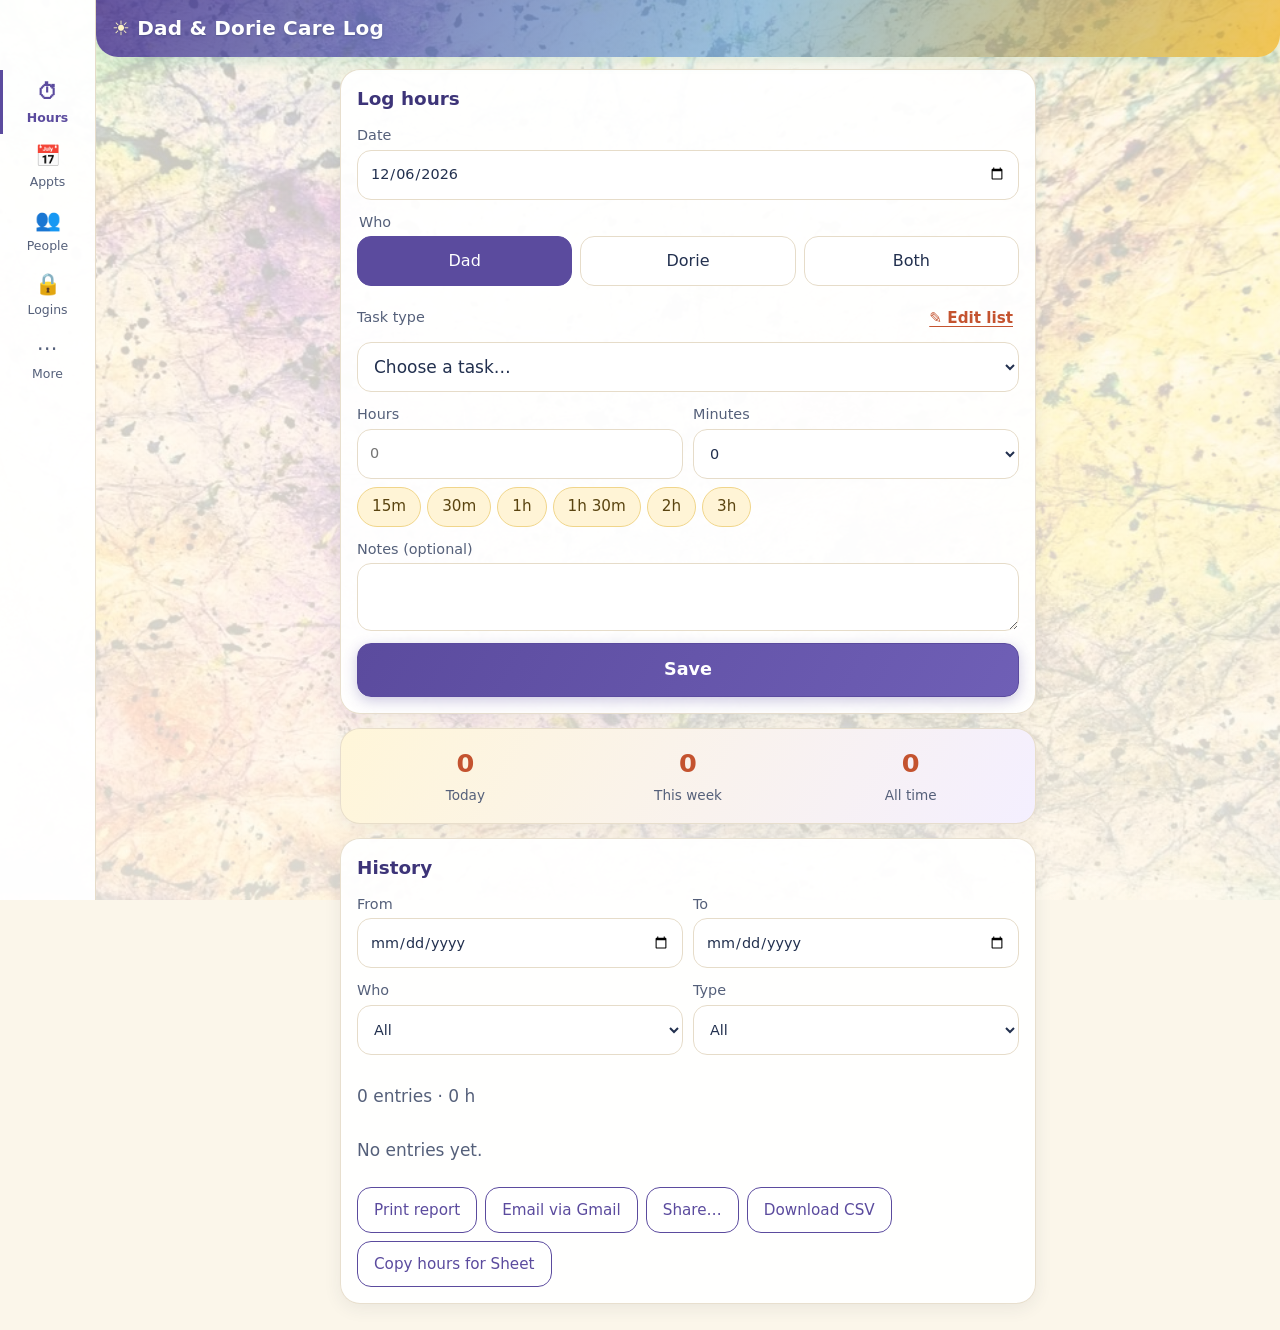
==== index.html @ b41ba3b8 "Watercolor theme from Sasha's art" ====
<!doctype html>
<html lang="en">
<head>
<meta charset="utf-8">
<meta name="viewport" content="width=device-width,initial-scale=1,viewport-fit=cover">
<title>Dad &amp; Dorie Care Log</title>
<meta name="theme-color" content="#5b4b9e">
<link rel="manifest" href="manifest.json">
<link rel="icon" href="icons/icon.svg" type="image/svg+xml">
<link rel="apple-touch-icon" href="icons/icon-192.png">
<meta name="apple-mobile-web-app-capable" content="yes">
<meta name="apple-mobile-web-app-title" content="Care Log">
<link rel="stylesheet" href="styles.css">
</head>
<body>
<header class="top">
  <h1>Dad &amp; Dorie Care Log</h1>
  <div id="banner" class="banner" hidden></div>
</header>
<main id="main">
<!-- HOURS -->
<section id="v-hours" class="view">
  <form id="hourForm" class="card">
    <h2 id="hourFormTitle">Log hours</h2>
    <input type="hidden" name="id">
    <label>Date<input type="date" name="date" required></label>
    <fieldset class="seg"><legend>Who</legend>
      <label><input type="radio" name="who" value="Dad" checked><span>Dad</span></label>
      <label><input type="radio" name="who" value="Dorie"><span>Dorie</span></label>
      <label><input type="radio" name="who" value="Both"><span>Both</span></label>
    </fieldset>
    <div class="lblrow"><span>Task type</span><button type="button" class="link" data-manage="types">✎ Edit list</button></div><select name="type" id="typeSelect" required aria-label="Task type"></select><div class="gap"></div>
    <div class="row">
      <label>Hours<input type="number" name="h" min="0" max="24" step="1" inputmode="numeric" placeholder="0"></label>
      <label>Minutes<select name="m"><option>0</option><option>15</option><option>30</option><option>45</option></select></label>
    </div>
    <div class="chips" id="quickHours"></div>
    <label>Notes (optional)<textarea name="notes" rows="2"></textarea></label>
    <div class="actions"><button class="primary big" type="submit">Save</button><button type="button" id="hourCancel" class="ghost" hidden>Cancel edit</button></div>
  </form>
  <div class="totals card" id="totals"></div>
  <div class="card">
    <h2>History</h2>
    <div class="filters">
      <label>From<input type="date" id="fFrom"></label>
      <label>To<input type="date" id="fTo"></label>
      <label>Who<select id="fWho"><option value="">All</option><option>Dad</option><option>Dorie</option><option>Both</option></select></label>
      <label>Type<select id="fType"><option value="">All</option></select></label>
    </div>
    <p id="fSum" class="muted"></p>
    <ul id="hourList" class="list"></ul>
    <div class="actions wrap">
      <button type="button" data-print="hours">Print report</button>
      <button type="button" data-gmail="hours">Email via Gmail</button>
      <button type="button" data-share="hours">Share…</button>
      <button type="button" id="csvHours">Download CSV</button>
      <button type="button" id="copySheet">Copy hours for Sheet</button>
    </div>
  </div>
</section>
<!-- CONTACTS -->
<section id="v-contacts" class="view" hidden>
  <form id="contactForm" class="card">
    <h2>Add contact</h2><input type="hidden" name="id">
    <label>Name<input name="name" required></label>
    <div class="lblrow"><span>Role</span><button type="button" class="link" data-manage="roles">✎ Edit suggestions</button></div><input name="role" list="roles" placeholder="e.g. DHS caseworker" aria-label="Role"><div class="gap"></div>
    <datalist id="roles"></datalist>
    <div class="row"><label>Phone<input name="phone" type="tel"></label><label>Email<input name="email" type="email"></label></div>
    <label>Organization<input name="org"></label>
    <label>Notes<textarea name="notes" rows="2"></textarea></label>
    <div class="actions"><button class="primary big">Save contact</button><button type="button" class="ghost cancel" hidden>Cancel edit</button></div>
  </form>
  <div class="card"><h2>Contacts</h2><ul id="contactList" class="list"></ul>
    <div class="actions wrap"><button data-print="contacts">Print</button><button data-gmail="contacts">Email via Gmail</button><button data-share="contacts">Share…</button></div></div>
</section>
<!-- ACCOUNTS -->
<section id="v-accounts" class="view" hidden>
  <div class="card warn"><strong>Private.</strong> Passwords stay only on this device, encrypted with your passphrase. They are never sent anywhere. Don't email passwords — if you forget the passphrase, saved passwords can't be recovered.</div>
  <div id="lockBox" class="card">
    <h2 id="lockTitle">Unlock accounts</h2>
    <form id="lockForm"><label>Passphrase<input type="password" name="pass" required autocomplete="current-password"></label>
    <label id="pass2Wrap" hidden>Confirm passphrase<input type="password" name="pass2" autocomplete="new-password"></label>
    <button class="primary big">Unlock</button></form>
  </div>
  <div id="acctArea" hidden>
    <form id="acctForm" class="card"><h2>Add account</h2><input type="hidden" name="id">
      <label>Site / service<input name="site" required></label>
      <label>URL<input name="url" type="url" placeholder="https://"></label>
      <label>Username<input name="user" autocomplete="off"></label>
      <label>Password<input name="pw" type="password" autocomplete="new-password"></label>
      <label>Notes<textarea name="notes" rows="2"></textarea></label>
      <div class="actions"><button class="primary big">Save account</button><button type="button" class="ghost cancel" hidden>Cancel edit</button></div>
    </form>
    <div class="card"><h2>Accounts</h2><ul id="acctList" class="list"></ul>
      <label class="check"><input type="checkbox" id="inclPw"> Include passwords in print/email (not recommended)</label>
      <div class="actions wrap"><button data-print="accounts">Print</button><button data-gmail="accounts">Email via Gmail</button><button id="lockNow" class="ghost">Lock</button></div></div>
  </div>
</section>
<!-- APPOINTMENTS -->
<section id="v-appts" class="view" hidden>
  <form id="apptForm" class="card"><h2>Add appointment</h2><input type="hidden" name="id">
    <label>Title<input name="title" required placeholder="e.g. Neurology follow-up"></label>
    <label>Person<select name="person"><option>Dad</option><option>Dorie</option><option>Both</option><option>Other</option></select></label>
    <label>Date &amp; time<input type="datetime-local" name="when" required></label>
    <label>Location<input name="loc"></label>
    <label>Reminder<select name="remind"><option value="15">15 min before</option><option value="30">30 min before</option><option value="60" selected>1 hour before</option><option value="1440">1 day before</option><option value="0">None</option></select></label>
    <label>Notes<textarea name="notes" rows="2"></textarea></label>
    <div class="actions"><button class="primary big">Save appointment</button><button type="button" class="ghost cancel" hidden>Cancel edit</button></div>
    <p class="muted small">Reminders pop up while this app is open (or recently open) on this device. For critical appointments, also add them to your phone calendar.</p>
  </form>
  <div class="card"><h2>Upcoming</h2><ul id="apptList" class="list"></ul>
    <div class="actions wrap"><button data-print="appts">Print</button><button data-gmail="appts">Email via Gmail</button><button data-share="appts">Share…</button></div></div>
</section>
<!-- MORE -->
<section id="v-more" class="view" hidden>
  <div class="card"><h2>Backup &amp; sync</h2>
    <p>Data lives on this device. To move between laptop and phone, export a backup here and import it on the other device (or email it to yourself).</p>
    <label class="check"><input type="checkbox" id="bkPw"> Include encrypted passwords in backup</label>
    <div class="actions wrap"><button class="primary" id="exportJson">Export backup (JSON)</button><label class="btn">Import backup<input type="file" id="importFile" accept=".json,application/json" hidden></label></div>
    <p class="muted small">Import merges by entry — newer edits win, nothing is lost.</p>
  </div>
  <div class="card"><h2>Google Sheet</h2>
    <p>Your Hours Sheet stays as a backup. Use <b>Copy hours for Sheet</b> on the Hours tab and paste into the Log tab at the first empty row — or ask your Hours bot to import the CSV.</p>
    <p><a href="https://docs.google.com/spreadsheets/d/1hxWimJHmOxVtuI9xkr9-BzU0PfoIwrAJjJ83qSuBcCY/edit" target="_blank" rel="noopener">Open Hours Sheet ↗</a></p>
  </div>
  <div class="card"><h2>Dropdown lists</h2><div class="actions wrap"><button type="button" data-manage="types">Edit task types</button><button type="button" data-manage="roles">Edit contact roles</button></div></div>
  <div class="card"><h2>Notifications</h2><p id="notifState" class="muted"></p><button id="notifBtn">Enable reminders</button></div>
</section>
</main>
<nav class="tabs" aria-label="Sections">
  <button data-view="hours" aria-current="page"><span>⏱</span>Hours</button>
  <button data-view="appts"><span>📅</span>Appts</button>
  <button data-view="contacts"><span>👥</span>People</button>
  <button data-view="accounts"><span>🔒</span>Logins</button>
  <button data-view="more"><span>⋯</span>More</button>
</nav>
<dialog id="mgr" aria-labelledby="mgrTitle"><form method="dialog" class="mgr">
  <h2 id="mgrTitle">Edit list</h2>
  <ul id="mgrList" class="list compact"></ul>
  <div class="row addrow"><input id="mgrNew" placeholder="Add a new option" aria-label="New option"><button type="button" id="mgrAdd" class="primary">Add</button></div>
  <p class="muted small">Renaming a task type also updates past entries that use it.</p>
  <div class="actions"><button type="button" id="mgrReset" class="ghost">Restore defaults</button><button class="primary big" value="done">Done</button></div>
</form></dialog>
<div id="print" class="print-only"></div>
<div id="toast" class="toast" role="status" aria-live="polite"></div>
<script src="app.js"></script>
</body>
</html>
---- styles.css ----
:root{--bg:#fdf8f0;--card:#fff;--ink:#23343a;--muted:#5a6a70;--line:#e8dfd2;--teal:#167a70;--teal2:#e2f4f1;--coral:#f28c6b;--sun:#ffd98a;--warn:#fff3d6;--red:#b2412f;--r:20px}
[hidden]{display:none!important}
*{box-sizing:border-box}
html{-webkit-text-size-adjust:100%}
body{margin:0;background:linear-gradient(180deg,#eaf6fb 0,#fdf8f0 320px) fixed;font:17px/1.45 system-ui,-apple-system,"Segoe UI",Roboto,sans-serif;color:var(--ink);padding-bottom:calc(84px + env(safe-area-inset-bottom))}
.top{background:linear-gradient(120deg,#1f8f82,#3aa9b5);color:#fff;border-radius:0 0 22px 22px;box-shadow:0 4px 14px rgba(31,143,130,.18);padding:calc(14px + env(safe-area-inset-top)) 16px 14px;position:sticky;top:0;z-index:5}
.top h1::before{content:'☀ ';color:var(--sun)}
.top h1{margin:0;font-size:1.25rem;font-weight:700;letter-spacing:.2px}
.banner{margin-top:8px;background:rgba(255,255,255,.15);border-radius:10px;padding:8px 12px;font-size:.95rem}
main{max-width:720px;margin:0 auto;padding:12px}
.card{background:var(--card);border:1px solid var(--line);border-radius:var(--r);padding:16px;margin-bottom:14px;box-shadow:0 2px 10px rgba(120,90,40,.06)}
.card.warn{background:var(--warn);border-color:#ecd9a6}
h2{font-size:1.15rem;margin:0 0 12px;color:#155e57}
label{display:block;font-size:.9rem;color:var(--muted);margin-bottom:12px;font-weight:500}
input,select,textarea{display:block;width:100%;margin-top:4px;font:inherit;color:var(--ink);background:#fff;border:1.5px solid var(--line);border-radius:14px;padding:12px;min-height:50px}
input:focus,select:focus,textarea:focus,button:focus-visible{outline:3px solid #8fc3c5;outline-offset:1px;border-color:var(--teal)}
.row{display:flex;gap:10px}.row>*{flex:1}
.seg{border:0;padding:0;margin:0 0 12px;display:flex;gap:8px}
.seg legend{font-size:.9rem;color:var(--muted);font-weight:500;margin-bottom:4px}
.seg label{flex:1;margin:0}
.seg input{position:absolute;opacity:0;width:1px;height:1px}
.seg span{display:block;text-align:center;padding:12px 4px;border:1.5px solid var(--line);border-radius:14px;background:#fff;color:var(--ink);font-size:1rem;min-height:48px}
.seg input:checked+span{background:var(--teal);color:#fff;border-color:var(--teal)}
.seg input:focus-visible+span{outline:3px solid #8fc3c5}
button,.btn{font:inherit;font-size:.95rem;min-height:46px;padding:10px 16px;border-radius:14px;border:1.5px solid var(--teal);background:#fff;color:var(--teal);cursor:pointer;display:inline-flex;align-items:center;justify-content:center}
button.primary,.btn.primary{background:var(--teal);color:#fff;border-color:var(--teal)}
button.big{box-shadow:0 4px 12px rgba(22,122,112,.25)}
button.big{width:100%;min-height:54px;font-size:1.1rem;font-weight:600}
button.ghost{border-color:var(--line);color:var(--muted)}
button.danger{border-color:#e3c2c2;color:var(--red)}
.actions{display:flex;gap:8px}.actions.wrap{flex-wrap:wrap;margin-top:12px}
.chips{display:flex;gap:6px;flex-wrap:wrap;margin:-4px 0 12px}
.chips button{min-height:40px;padding:6px 14px;border-radius:20px;border-color:#f6c9b6;color:#7a3420;background:#fff1ea}
.filters{display:grid;grid-template-columns:1fr 1fr;gap:0 10px}
.list{list-style:none;margin:0;padding:0}
.list li{border-top:1px solid var(--line);padding:12px 0;display:flex;gap:10px;align-items:flex-start}
.list li:first-child{border-top:0}
.list .body{flex:1;min-width:0;overflow-wrap:anywhere}
.list .meta{color:var(--muted);font-size:.88rem}
.list .tools{display:flex;gap:6px}
.list .tools button{min-height:40px;padding:6px 10px;font-size:.85rem}
.list.compact li{padding:6px 0;align-items:center}
.hrs{font-weight:700;color:var(--teal);white-space:nowrap}
.totals{display:grid;grid-template-columns:repeat(3,1fr);text-align:center;gap:6px}
.totals{background:linear-gradient(120deg,#fff7e3,#fff)}
.totals b{display:block;font-size:1.6rem;color:#c0532f}
.totals span{font-size:.85rem;color:var(--muted)}
.muted{color:var(--muted)}.small{font-size:.85rem}
.check{display:flex;align-items:center;gap:10px;color:var(--ink)}
.check input{width:24px;height:24px;min-height:0;margin:0}
.tabs{position:fixed;bottom:0;left:0;right:0;display:flex;background:#fff;border-top:1px solid var(--line);padding-bottom:env(safe-area-inset-bottom);z-index:6}
.tabs button{flex:1;flex-direction:column;border:0;border-radius:0;min-height:64px;font-size:.78rem;color:var(--muted);background:none;gap:2px}
.tabs button span{font-size:1.3rem}
.tabs button[aria-current]{color:var(--teal);font-weight:600;box-shadow:inset 0 3px 0 var(--teal)}
.toast{position:fixed;left:50%;bottom:96px;transform:translateX(-50%);background:var(--ink);color:#fff;padding:10px 18px;border-radius:24px;opacity:0;transition:opacity .2s;pointer-events:none;z-index:9}
.toast.on{opacity:1}
.pw{font-family:ui-monospace,monospace}
.print-only{display:none}
@media (min-width:900px){body{padding-bottom:0;padding-left:96px}.tabs{top:0;right:auto;width:96px;flex-direction:column;border-top:0;border-right:1px solid var(--line);padding-top:70px}.tabs button{flex:0}.tabs button[aria-current]{box-shadow:inset 3px 0 0 var(--teal)}.toast{bottom:30px}}
@media print{
  body{background:#fff;padding:0;font-size:12pt}
  .top,main,.tabs,.toast{display:none!important}
  .print-only{display:block}
  .print-only h1{font-size:16pt;margin:0 0 4pt}
  .print-only table{width:100%;border-collapse:collapse}
  .print-only th,.print-only td{border:1px solid #999;padding:4pt 6pt;text-align:left;vertical-align:top;font-size:10.5pt}
  .print-only th{background:#eee}
}

.lblrow{display:flex;justify-content:space-between;align-items:center;font-size:.9rem;color:var(--muted);font-weight:500}
button.link{border:0;background:none;color:#c0532f;min-height:40px;padding:4px 6px;font-weight:600;text-decoration:underline;text-underline-offset:3px}
.gap{height:12px}
dialog{border:0;border-radius:24px;padding:0;width:min(520px,94vw);max-height:88vh;box-shadow:0 20px 50px rgba(0,0,0,.25)}
dialog::backdrop{background:rgba(35,52,58,.35)}
.mgr{padding:18px}
.mgr .list li{align-items:center}
.mgr .list input{margin:0;min-height:44px;flex:1}
.mgr .tools button{min-width:40px;padding:6px 8px}
.mgr .addrow{margin:12px 0 4px}.mgr .addrow input{margin:0}.mgr .addrow button{flex:0 0 auto}
button:disabled{opacity:.35}
.mgr .list input{min-width:0}.mgr .tools{gap:4px}.mgr .tools button{min-width:44px;min-height:44px}

/* ===== Watercolor theme (from assets/theme.jpg) ===== */
:root{--ink:#22304f;--muted:#55607a;--line:#e6dcc9;--teal:#5b4b9e;--teal2:#efeafb;--sun:#f2c14e;--lav:#a796d1;--sky:#8dbbdc;--peach:#f2a77e;--coral:#c4532f;--leaf:#9cbf7a}
body{background:#fbf6ea}
body::before{content:"";position:fixed;inset:0;z-index:-1;background:linear-gradient(rgba(255,252,243,.78),rgba(255,252,243,.86)),url(assets/theme.jpg) center/cover no-repeat;filter:saturate(1.1)}
.top{background:linear-gradient(115deg,rgba(91,75,158,.92),rgba(141,187,220,.88) 55%,rgba(242,193,78,.9)),url(assets/theme.jpg) center 30%/cover;color:#fff;text-shadow:0 1px 2px rgba(34,48,79,.35)}
.top h1::before{color:#fff3c4}
.card{background:rgba(255,255,255,.95);border-color:rgba(230,220,201,.9);box-shadow:0 4px 18px rgba(34,48,79,.08)}
h2{color:#3d3478}
.totals{background:linear-gradient(120deg,#fff6d9,#f4efff)}
.totals b{color:var(--coral)}
.chips button{background:#fff4d6;border-color:#f0d58a;color:#5a4410}
button.link{color:var(--coral)}
button.primary,.btn.primary{background:var(--teal);border-color:var(--teal)}
button.big{background:linear-gradient(120deg,#5b4b9e,#6f5fb6);box-shadow:0 4px 14px rgba(91,75,158,.3)}
.seg input:checked+span{background:var(--teal);border-color:var(--teal)}
.tabs{background:rgba(255,255,255,.96)}
.tabs button[aria-current]{color:var(--teal)}
input:focus,select:focus,textarea:focus,button:focus-visible{outline-color:#c9bdf0;border-color:var(--teal)}
.card.warn{background:#fff6dc;border-color:#f0d58a}
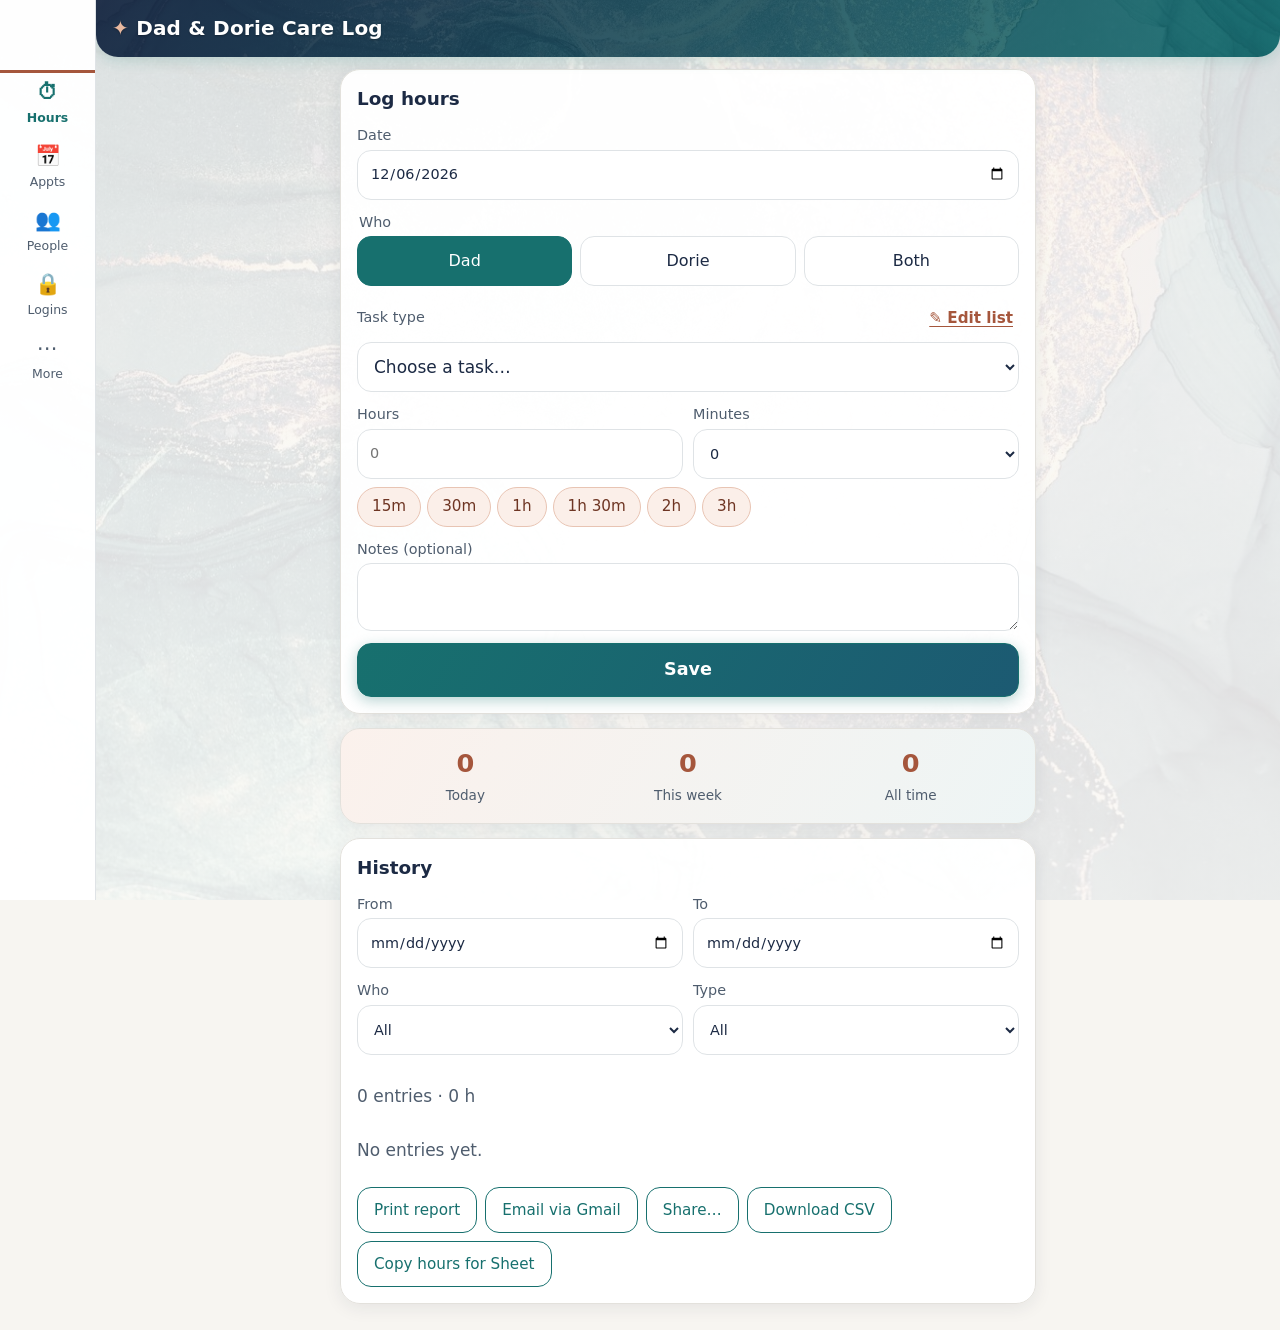
==== commit 9af2df1c: "Switch to alcohol-ink navy/teal/rose-gold theme" ====
--- a/index.html
+++ b/index.html
@@ -4,7 +4,7 @@
 <meta charset="utf-8">
 <meta name="viewport" content="width=device-width,initial-scale=1,viewport-fit=cover">
 <title>Dad &amp; Dorie Care Log</title>
-<meta name="theme-color" content="#5b4b9e">
+<meta name="theme-color" content="#1c2a44">
 <link rel="manifest" href="manifest.json">
 <link rel="icon" href="icons/icon.svg" type="image/svg+xml">
 <link rel="apple-touch-icon" href="icons/icon-192.png">
--- a/styles.css
+++ b/styles.css
@@ -80,22 +80,22 @@
 button:disabled{opacity:.35}
 .mgr .list input{min-width:0}.mgr .tools{gap:4px}.mgr .tools button{min-width:44px;min-height:44px}
 
-/* ===== Watercolor theme (from assets/theme.jpg) ===== */
-:root{--ink:#22304f;--muted:#55607a;--line:#e6dcc9;--teal:#5b4b9e;--teal2:#efeafb;--sun:#f2c14e;--lav:#a796d1;--sky:#8dbbdc;--peach:#f2a77e;--coral:#c4532f;--leaf:#9cbf7a}
-body{background:#fbf6ea}
-body::before{content:"";position:fixed;inset:0;z-index:-1;background:linear-gradient(rgba(255,252,243,.78),rgba(255,252,243,.86)),url(assets/theme.jpg) center/cover no-repeat;filter:saturate(1.1)}
-.top{background:linear-gradient(115deg,rgba(91,75,158,.92),rgba(141,187,220,.88) 55%,rgba(242,193,78,.9)),url(assets/theme.jpg) center 30%/cover;color:#fff;text-shadow:0 1px 2px rgba(34,48,79,.35)}
-.top h1::before{color:#fff3c4}
-.card{background:rgba(255,255,255,.95);border-color:rgba(230,220,201,.9);box-shadow:0 4px 18px rgba(34,48,79,.08)}
-h2{color:#3d3478}
-.totals{background:linear-gradient(120deg,#fff6d9,#f4efff)}
-.totals b{color:var(--coral)}
-.chips button{background:#fff4d6;border-color:#f0d58a;color:#5a4410}
-button.link{color:var(--coral)}
+/* ===== Alcohol-ink theme (assets/theme.jpg) ===== */
+:root{--ink:#1c2a44;--muted:#4f5d6e;--line:#dfe3e6;--teal:#17706e;--teal2:#e4f2f1;--navy:#1c2a44;--rose:#a5563c;--coral:#a5563c}
+body{background:#f7f5f1}
+body::before{content:"";position:fixed;inset:0;z-index:-1;background:linear-gradient(rgba(250,248,244,.84),rgba(250,248,244,.9)),url(assets/theme.jpg) center/cover no-repeat}
+.top{background:linear-gradient(115deg,rgba(28,42,68,.94),rgba(23,112,110,.86)),url(assets/theme.jpg) center/cover;color:#fff;text-shadow:0 1px 2px rgba(0,0,0,.3)}
+.top h1::before{content:'✦ ';color:#e9b9a0}
+.card{background:rgba(255,255,255,.96);border-color:#e3e1dc;box-shadow:0 4px 18px rgba(28,42,68,.08)}
+h2{color:var(--navy)}
+.totals{background:linear-gradient(120deg,#fbf1ec,#eef5f5)}
+.totals b{color:var(--rose)}
+.chips button{background:#fbefe9;border-color:#e8c4b3;color:#6e3523}
+button.link{color:var(--rose)}
 button.primary,.btn.primary{background:var(--teal);border-color:var(--teal)}
-button.big{background:linear-gradient(120deg,#5b4b9e,#6f5fb6);box-shadow:0 4px 14px rgba(91,75,158,.3)}
+button.big{background:linear-gradient(120deg,#17706e,#1c5a72);box-shadow:0 4px 14px rgba(23,112,110,.3)}
 .seg input:checked+span{background:var(--teal);border-color:var(--teal)}
-.tabs{background:rgba(255,255,255,.96)}
-.tabs button[aria-current]{color:var(--teal)}
-input:focus,select:focus,textarea:focus,button:focus-visible{outline-color:#c9bdf0;border-color:var(--teal)}
-.card.warn{background:#fff6dc;border-color:#f0d58a}
+.tabs{background:rgba(255,255,255,.97)}
+.tabs button[aria-current]{color:var(--teal);box-shadow:inset 0 3px 0 var(--rose)}
+input:focus,select:focus,textarea:focus,button:focus-visible{outline-color:#9fd0cd;border-color:var(--teal)}
+.card.warn{background:#fbf1ec;border-color:#e8c4b3}
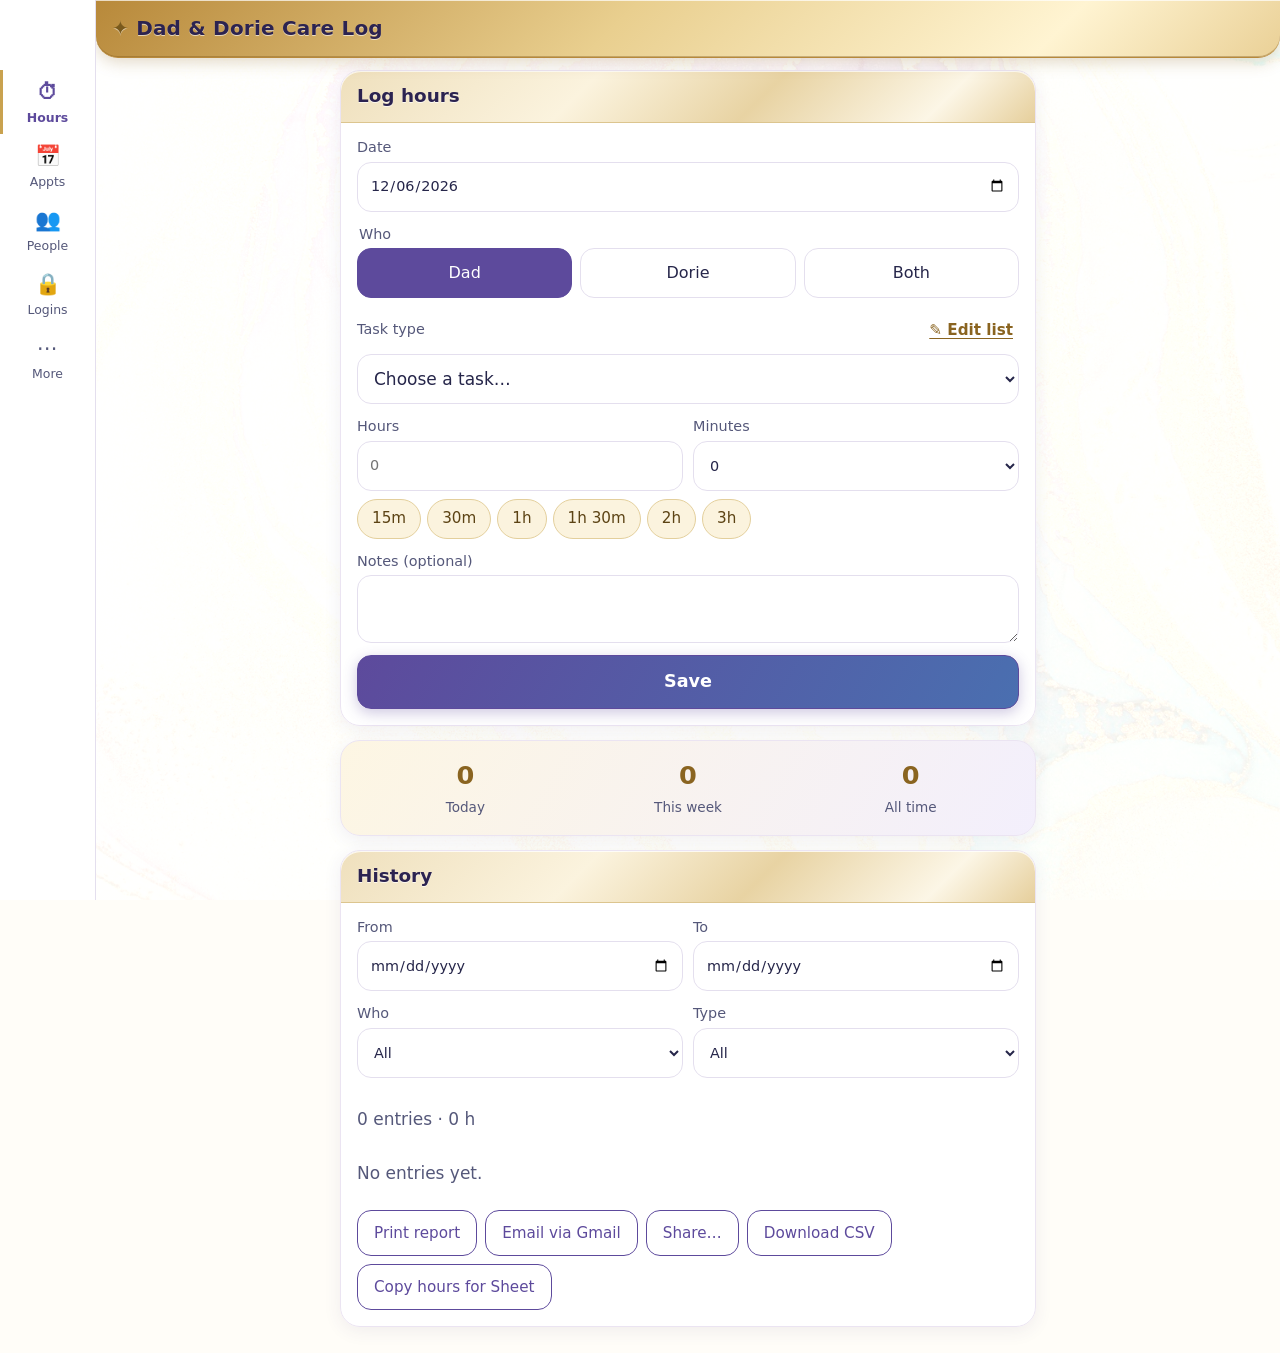
==== commit 560194fe: "Lavender/blue/gold theme with metallic gold headers" ====
--- a/index.html
+++ b/index.html
@@ -4,7 +4,7 @@
 <meta charset="utf-8">
 <meta name="viewport" content="width=device-width,initial-scale=1,viewport-fit=cover">
 <title>Dad &amp; Dorie Care Log</title>
-<meta name="theme-color" content="#1c2a44">
+<meta name="theme-color" content="#5d4a9c">
 <link rel="manifest" href="manifest.json">
 <link rel="icon" href="icons/icon.svg" type="image/svg+xml">
 <link rel="apple-touch-icon" href="icons/icon-192.png">
--- a/styles.css
+++ b/styles.css
@@ -80,22 +80,27 @@
 button:disabled{opacity:.35}
 .mgr .list input{min-width:0}.mgr .tools{gap:4px}.mgr .tools button{min-width:44px;min-height:44px}
 
-/* ===== Alcohol-ink theme (assets/theme.jpg) ===== */
-:root{--ink:#1c2a44;--muted:#4f5d6e;--line:#dfe3e6;--teal:#17706e;--teal2:#e4f2f1;--navy:#1c2a44;--rose:#a5563c;--coral:#a5563c}
-body{background:#f7f5f1}
-body::before{content:"";position:fixed;inset:0;z-index:-1;background:linear-gradient(rgba(250,248,244,.84),rgba(250,248,244,.9)),url(assets/theme.jpg) center/cover no-repeat}
-.top{background:linear-gradient(115deg,rgba(28,42,68,.94),rgba(23,112,110,.86)),url(assets/theme.jpg) center/cover;color:#fff;text-shadow:0 1px 2px rgba(0,0,0,.3)}
-.top h1::before{content:'✦ ';color:#e9b9a0}
-.card{background:rgba(255,255,255,.96);border-color:#e3e1dc;box-shadow:0 4px 18px rgba(28,42,68,.08)}
-h2{color:var(--navy)}
-.totals{background:linear-gradient(120deg,#fbf1ec,#eef5f5)}
-.totals b{color:var(--rose)}
-.chips button{background:#fbefe9;border-color:#e8c4b3;color:#6e3523}
-button.link{color:var(--rose)}
+/* ===== Lavender / blue / gold theme (assets/theme.jpg) + metallic headers ===== */
+:root{--ink:#26264a;--muted:#55587a;--line:#e4dfee;--teal:#5d4a9c;--teal2:#efeafb;--navy:#26264a;--gold:#8a6420;--coral:#8a6420;
+  --metal:linear-gradient(135deg,#b8893a 0%,#e9cf8f 22%,#fff4d2 40%,#d9b467 58%,#f5e2ac 76%,#b8893a 100%);
+  --champ:linear-gradient(135deg,#efe0bd 0%,#fbf3de 35%,#e8d3a3 60%,#fcf6e6 85%,#e6cf9c 100%)}
+body{background:#fffdf8}
+body::before{content:"";position:fixed;inset:0;z-index:-1;background:linear-gradient(rgba(255,252,245,.86),rgba(255,252,245,.9)),url(assets/theme.jpg) center/cover no-repeat;filter:brightness(1.06)}
+.top{background:var(--metal);background-size:200% 200%;color:#2c2350;text-shadow:0 1px 0 rgba(255,255,255,.6);box-shadow:0 4px 16px rgba(138,100,32,.25),inset 0 1px 0 rgba(255,255,255,.7),inset 0 -1px 0 rgba(120,80,20,.35);border-bottom:1px solid #b8893a}
+.top h1::before{content:'✦ ';color:#7a5a1c}
+.banner{background:rgba(255,255,255,.55);color:#2c2350}
+.card{background:rgba(255,255,255,.96);border-color:#ebe4f2;box-shadow:0 4px 18px rgba(60,50,110,.08)}
+.card>h2,.mgr h2{margin:-16px -16px 14px;padding:12px 16px;border-radius:var(--r) var(--r) 0 0;background:var(--champ);color:#2c2350;border-bottom:1px solid #dcc58f;text-shadow:0 1px 0 rgba(255,255,255,.7);box-shadow:inset 0 1px 0 rgba(255,255,255,.8)}
+.mgr h2{margin:-18px -18px 14px;padding:14px 18px;border-radius:24px 24px 0 0}
+.totals{background:linear-gradient(120deg,#fdf6e3,#f3effc)}
+.totals b{color:var(--gold)}
+.chips button{background:#fbf3de;border-color:#e3cf9c;color:#5c4314}
+button.link{color:var(--gold)}
 button.primary,.btn.primary{background:var(--teal);border-color:var(--teal)}
-button.big{background:linear-gradient(120deg,#17706e,#1c5a72);box-shadow:0 4px 14px rgba(23,112,110,.3)}
+button.big{background:linear-gradient(120deg,#5d4a9c,#4a6fb0);box-shadow:0 4px 14px rgba(93,74,156,.3)}
 .seg input:checked+span{background:var(--teal);border-color:var(--teal)}
 .tabs{background:rgba(255,255,255,.97)}
-.tabs button[aria-current]{color:var(--teal);box-shadow:inset 0 3px 0 var(--rose)}
-input:focus,select:focus,textarea:focus,button:focus-visible{outline-color:#9fd0cd;border-color:var(--teal)}
-.card.warn{background:#fbf1ec;border-color:#e8c4b3}
+.tabs button[aria-current]{color:var(--teal);box-shadow:inset 0 3px 0 #c9a24f}
+input:focus,select:focus,textarea:focus,button:focus-visible{outline-color:#cbbff0;border-color:var(--teal)}
+.card.warn{background:#fdf6e3;border-color:#e3cf9c}
+@media (min-width:900px){.tabs button[aria-current]{box-shadow:inset 3px 0 0 #c9a24f}}
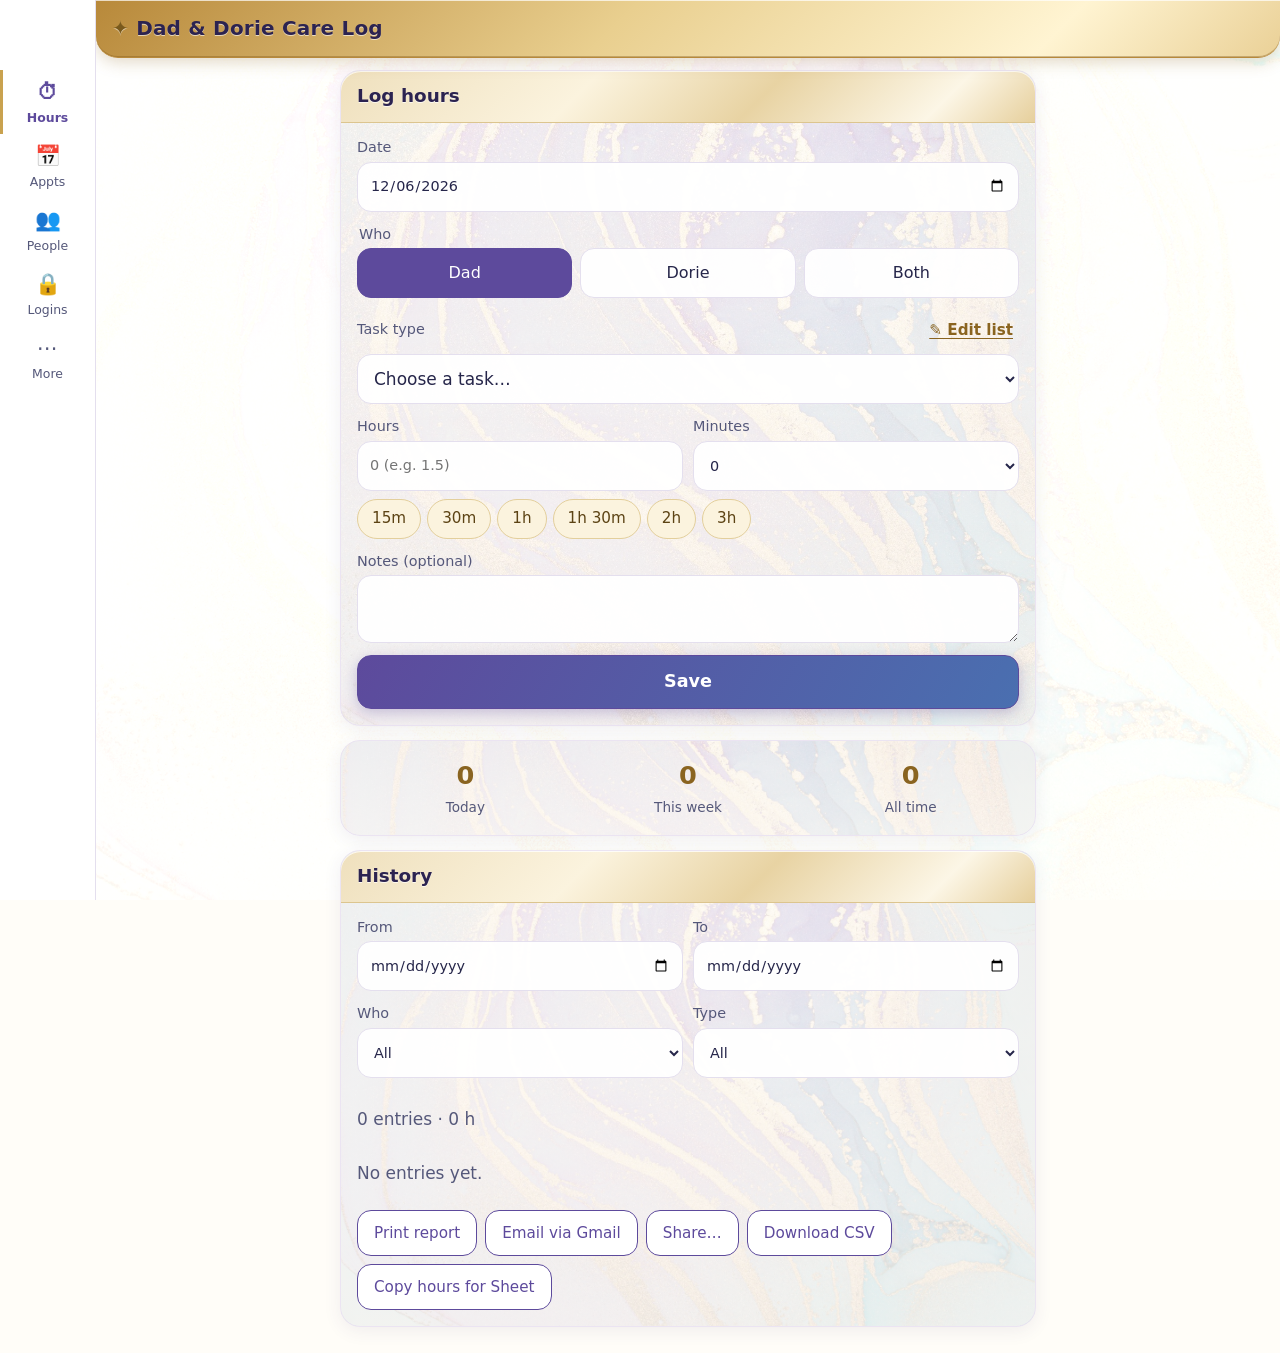
==== commit fe0946e7: "Fix saves silently blocked by browser validation (decimal hours, email/url); safe save errors, durab" ====
--- a/index.html
+++ b/index.html
@@ -20,7 +20,7 @@
 <main id="main">
 <!-- HOURS -->
 <section id="v-hours" class="view">
-  <form id="hourForm" class="card">
+  <form id="hourForm" novalidate class="card">
     <h2 id="hourFormTitle">Log hours</h2>
     <input type="hidden" name="id">
     <label>Date<input type="date" name="date" required></label>
@@ -30,8 +30,14 @@
       <label><input type="radio" name="who" value="Both"><span>Both</span></label>
     </fieldset>
     <div class="lblrow"><span>Task type</span><button type="button" class="link" data-manage="types">✎ Edit list</button></div><select name="type" id="typeSelect" required aria-label="Task type"></select><div class="gap"></div>
+    <div id="xDhs" class="extra" hidden><div class="row"><label>Case #<input name="caseNo" autocomplete="off"></label><label>Who I talked to<input name="talkedTo" autocomplete="off" placeholder="Name"></label></div></div>
+    <div id="xMed" class="extra" hidden><label>Clinic name<input name="clinic" autocomplete="off"></label></div>
+    <div id="xRx" class="extra" hidden><label>Medication<input name="medication" autocomplete="off" placeholder="Name"></label></div>
+    <div id="xFac" class="extra" hidden><label>Facility name<input name="facility" autocomplete="off"></label></div>
+    <div id="xBank" class="extra" hidden><label>Related bill<input name="bill" autocomplete="off" placeholder="Which bill?"></label></div>
+    <div id="xEr" class="extra" hidden><label>Hospital name<input name="hospital" autocomplete="off"></label></div>
     <div class="row">
-      <label>Hours<input type="number" name="h" min="0" max="24" step="1" inputmode="numeric" placeholder="0"></label>
+      <label>Hours<input type="text" name="h" inputmode="decimal" autocomplete="off" placeholder="0 (e.g. 1.5)"></label>
       <label>Minutes<select name="m"><option>0</option><option>15</option><option>30</option><option>45</option></select></label>
     </div>
     <div class="chips" id="quickHours"></div>
@@ -60,12 +66,12 @@
 </section>
 <!-- CONTACTS -->
 <section id="v-contacts" class="view" hidden>
-  <form id="contactForm" class="card">
+  <form id="contactForm" novalidate class="card">
     <h2>Add contact</h2><input type="hidden" name="id">
     <label>Name<input name="name" required></label>
     <div class="lblrow"><span>Role</span><button type="button" class="link" data-manage="roles">✎ Edit suggestions</button></div><input name="role" list="roles" placeholder="e.g. DHS caseworker" aria-label="Role"><div class="gap"></div>
     <datalist id="roles"></datalist>
-    <div class="row"><label>Phone<input name="phone" type="tel"></label><label>Email<input name="email" type="email"></label></div>
+    <div class="row"><label>Phone<input name="phone" type="tel"></label><label>Email<input name="email" type="text" inputmode="email" autocapitalize="off" autocomplete="off"></label></div>
     <label>Organization<input name="org"></label>
     <label>Notes<textarea name="notes" rows="2"></textarea></label>
     <div class="actions"><button class="primary big">Save contact</button><button type="button" class="ghost cancel" hidden>Cancel edit</button></div>
@@ -78,14 +84,14 @@
   <div class="card warn"><strong>Private.</strong> Passwords stay only on this device, encrypted with your passphrase. They are never sent anywhere. Don't email passwords — if you forget the passphrase, saved passwords can't be recovered.</div>
   <div id="lockBox" class="card">
     <h2 id="lockTitle">Unlock accounts</h2>
-    <form id="lockForm"><label>Passphrase<input type="password" name="pass" required autocomplete="current-password"></label>
+    <form id="lockForm" novalidate><label>Passphrase<input type="password" name="pass" required autocomplete="current-password"></label>
     <label id="pass2Wrap" hidden>Confirm passphrase<input type="password" name="pass2" autocomplete="new-password"></label>
     <button class="primary big">Unlock</button></form>
   </div>
   <div id="acctArea" hidden>
-    <form id="acctForm" class="card"><h2>Add account</h2><input type="hidden" name="id">
+    <form id="acctForm" novalidate class="card"><h2>Add account</h2><input type="hidden" name="id">
       <label>Site / service<input name="site" required></label>
-      <label>URL<input name="url" type="url" placeholder="https://"></label>
+      <label>URL<input name="url" type="text" inputmode="url" autocapitalize="off" placeholder="e.g. medicare.gov"></label>
       <label>Username<input name="user" autocomplete="off"></label>
       <label>Password<input name="pw" type="password" autocomplete="new-password"></label>
       <label>Notes<textarea name="notes" rows="2"></textarea></label>
@@ -98,7 +104,7 @@
 </section>
 <!-- APPOINTMENTS -->
 <section id="v-appts" class="view" hidden>
-  <form id="apptForm" class="card"><h2>Add appointment</h2><input type="hidden" name="id">
+  <form id="apptForm" novalidate class="card"><h2>Add appointment</h2><input type="hidden" name="id">
     <label>Title<input name="title" required placeholder="e.g. Neurology follow-up"></label>
     <label>Person<select name="person"><option>Dad</option><option>Dorie</option><option>Both</option><option>Other</option></select></label>
     <label>Date &amp; time<input type="datetime-local" name="when" required></label>
@@ -134,7 +140,7 @@
   <button data-view="accounts"><span>🔒</span>Logins</button>
   <button data-view="more"><span>⋯</span>More</button>
 </nav>
-<dialog id="mgr" aria-labelledby="mgrTitle"><form method="dialog" class="mgr">
+<dialog id="mgr" aria-labelledby="mgrTitle"><form method="dialog" novalidate class="mgr">
   <h2 id="mgrTitle">Edit list</h2>
   <ul id="mgrList" class="list compact"></ul>
   <div class="row addrow"><input id="mgrNew" placeholder="Add a new option" aria-label="New option"><button type="button" id="mgrAdd" class="primary">Add</button></div>
--- a/styles.css
+++ b/styles.css
@@ -104,3 +104,11 @@
 input:focus,select:focus,textarea:focus,button:focus-visible{outline-color:#cbbff0;border-color:var(--teal)}
 .card.warn{background:#fdf6e3;border-color:#e3cf9c}
 @media (min-width:900px){.tabs button[aria-current]{box-shadow:inset 3px 0 0 #c9a24f}}
+.extra{background:#f6f2fd;border:1px dashed #cfc3ea;border-radius:16px;padding:12px 12px 0;margin:-2px 0 14px}
+/* Art inside form cards */
+.card,dialog{background:linear-gradient(rgba(255,253,248,.8),rgba(255,253,248,.87)),url(assets/theme.jpg) center/cover;background-attachment:scroll}
+.card:not(.totals):not(.warn){background-color:#fff}
+input,select,textarea{background:rgba(255,255,255,.96)}
+.seg span{background:rgba(255,255,255,.94)}
+.extra{background:rgba(246,242,253,.9)}
+@media print{.card,dialog{background:#fff}}
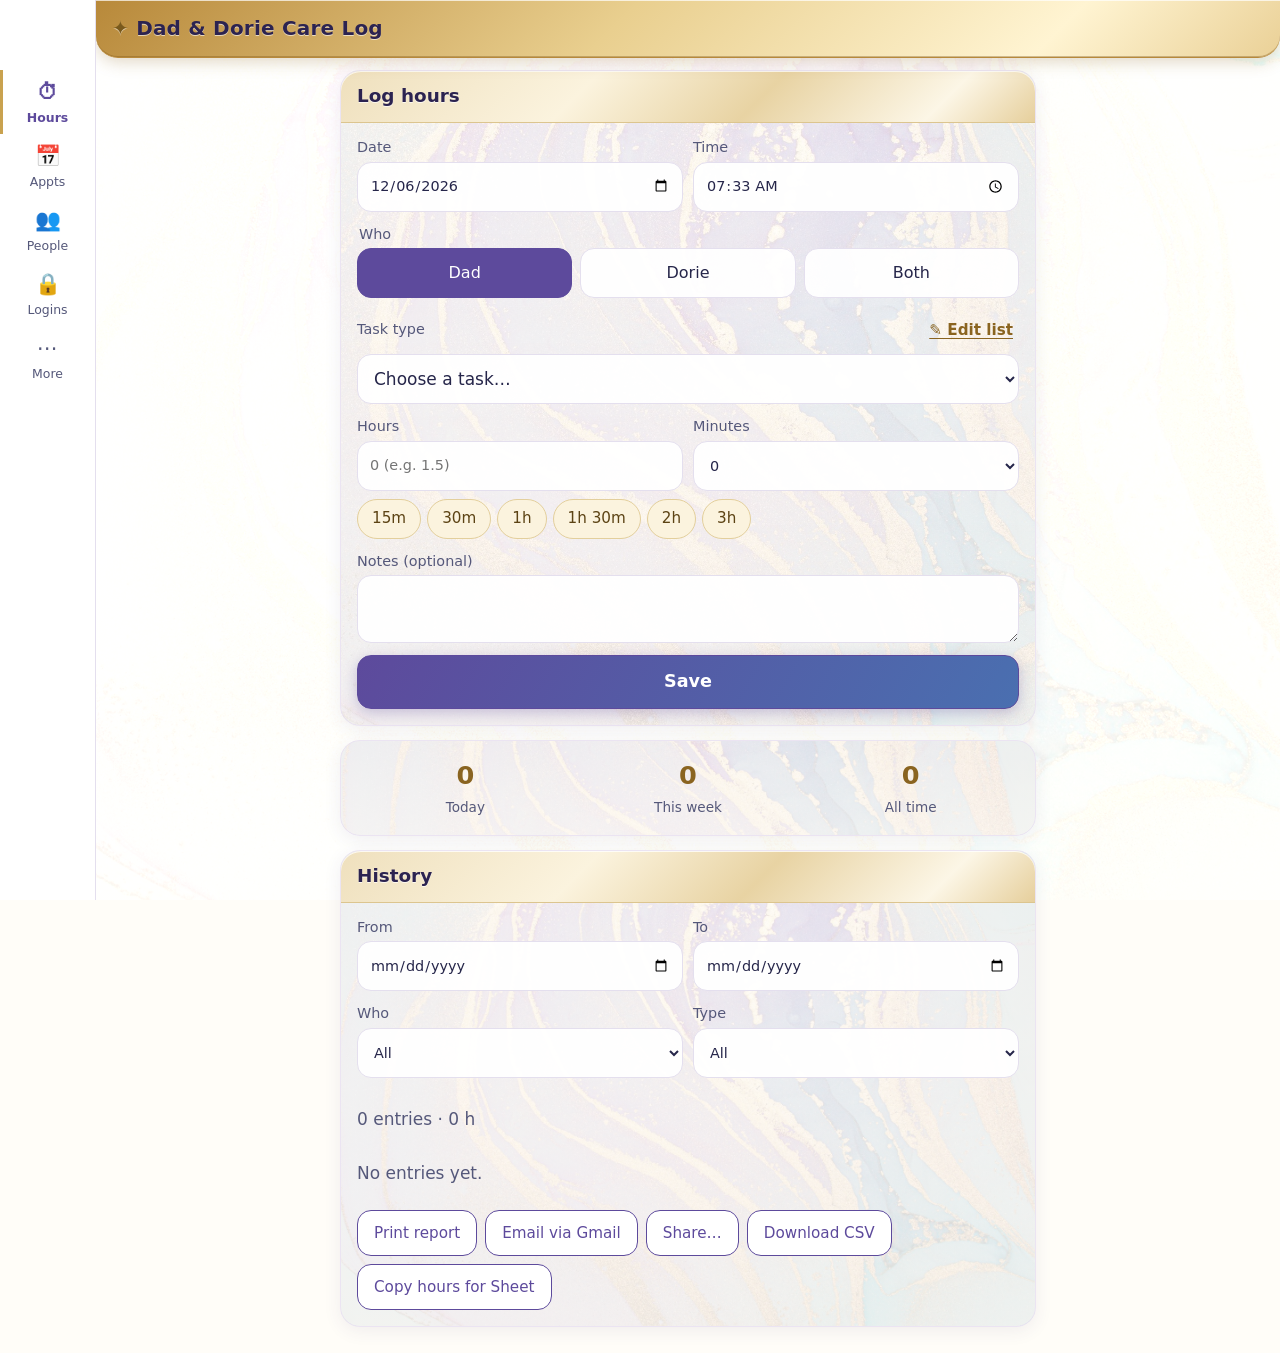
==== commit a78383be: "Sort hours and appointments oldest to newest by date and time; optional time on hours" ====
--- a/index.html
+++ b/index.html
@@ -23,7 +23,7 @@
   <form id="hourForm" novalidate class="card">
     <h2 id="hourFormTitle">Log hours</h2>
     <input type="hidden" name="id">
-    <label>Date<input type="date" name="date" required></label>
+    <div class="row"><label>Date<input type="date" name="date" required></label><label>Time<input type="time" name="time"></label></div>
     <fieldset class="seg"><legend>Who</legend>
       <label><input type="radio" name="who" value="Dad" checked><span>Dad</span></label>
       <label><input type="radio" name="who" value="Dorie"><span>Dorie</span></label>
